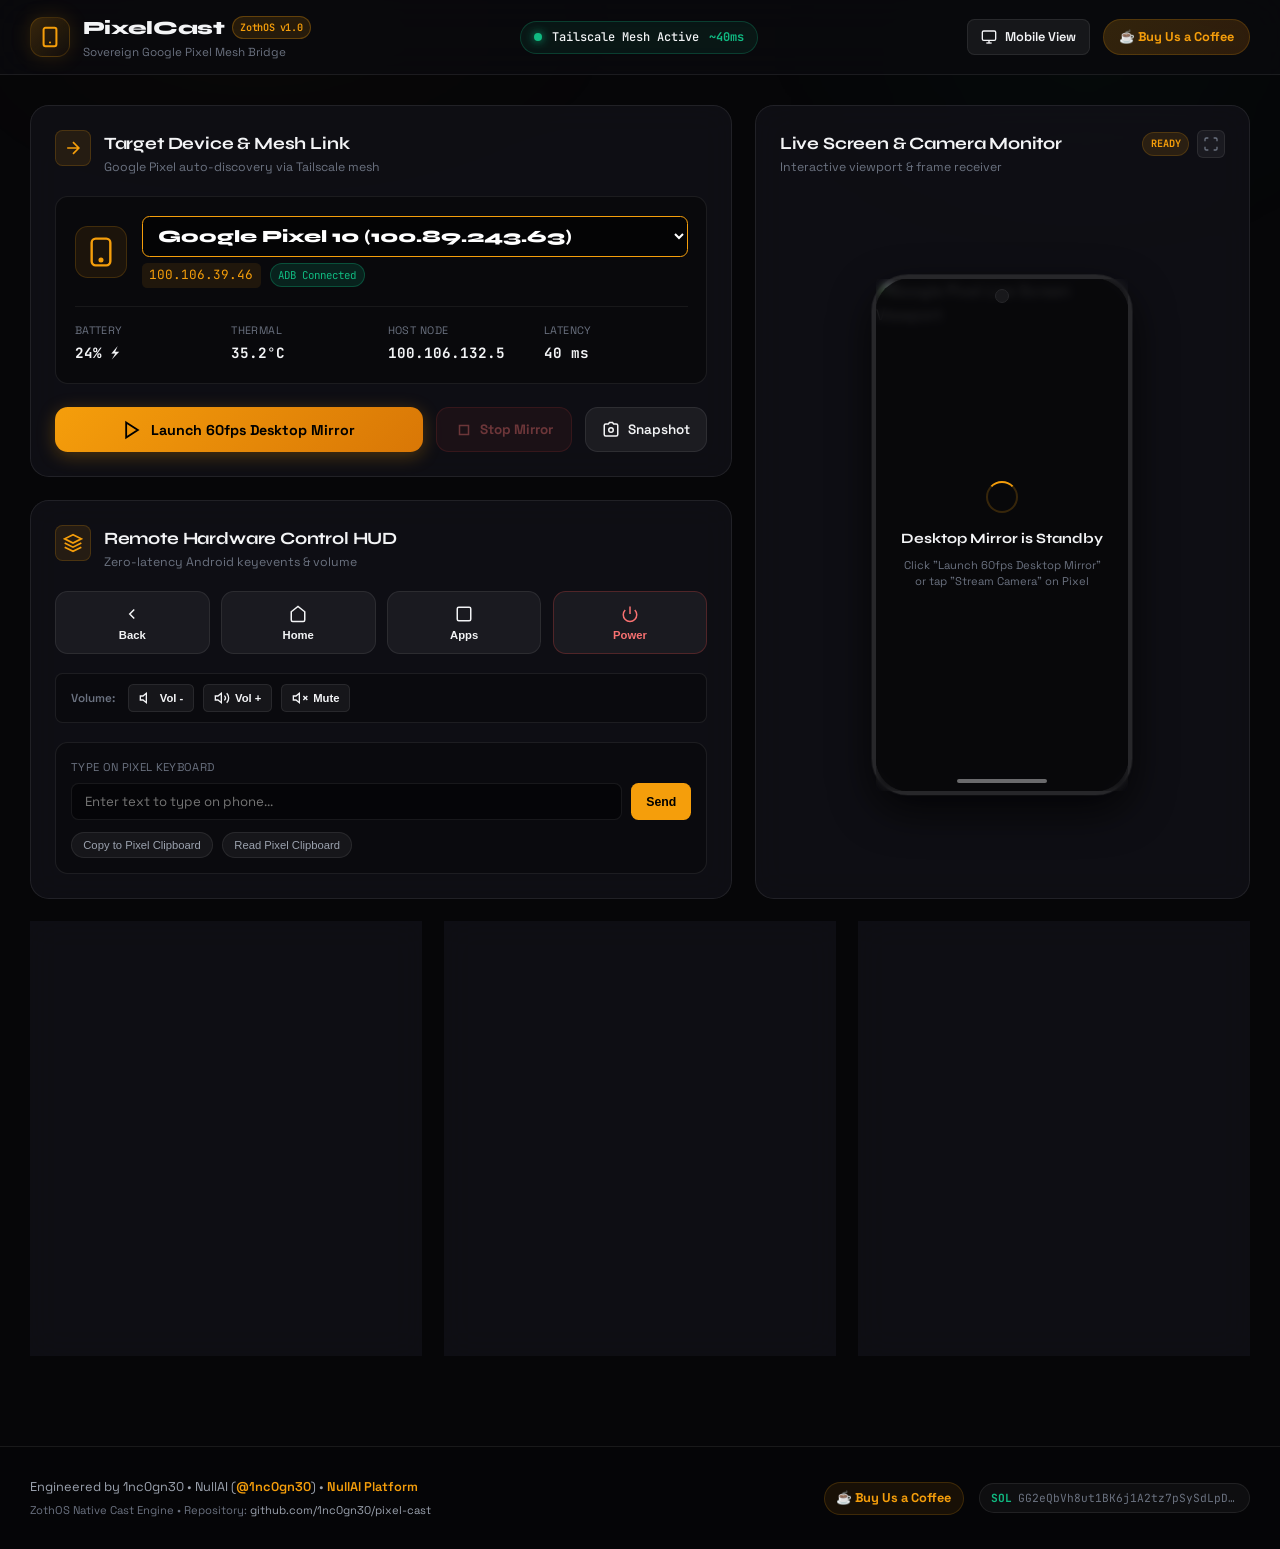
==== public/index.html @ 2ab428db "feat(pixel-cast): ZothOS v3.4 Sovereign Workstation, Electron App, Braille TUI & CLI" ====
<!DOCTYPE html>
<html lang="en">
<head>
  <meta charset="UTF-8">
  <meta name="viewport" content="width=device-width, initial-scale=1.0">
  <title>PixelCast — Sovereign Google Pixel Screen Mirror & Tailscale Mesh Bridge</title>
  <meta name="description" content="Ultra-low latency Google Pixel screenshare, camera bridge, and sovereign wireless ADB mirroring workstation over Tailscale mesh.">
  <meta name="author" content="1nc0gn30 (@1nc0gn30)">
  
  <!-- OpenGraph & Twitter -->
  <meta property="og:title" content="PixelCast — Sovereign Google Pixel Screen Mirror & Tailscale Mesh Bridge">
  <meta property="og:description" content="Ultra-low latency Google Pixel screenshare, camera bridge, and sovereign wireless ADB mirroring workstation over Tailscale mesh.">
  <meta property="og:type" content="website">
  <meta property="og:url" content="https://nullai.tech/pixel-cast">
  <meta property="og:image" content="https://nullai.tech/assets/pixel-cast-og.jpg">
  <meta name="twitter:card" content="summary_large_image">
  <meta name="twitter:site" content="@1nc0gn30">
  <meta name="twitter:creator" content="@1nc0gn30">
  <meta name="twitter:title" content="PixelCast — Sovereign Google Pixel Screen Mirror">
  <meta name="twitter:description" content="Instant Google Pixel screen mirror and hardware control over Tailscale mesh.">
  <meta name="twitter:image" content="https://nullai.tech/assets/pixel-cast-og.jpg">

  <!-- Fonts & Icons -->
  <link rel="preconnect" href="https://fonts.googleapis.com">
  <link rel="preconnect" href="https://fonts.gstatic.com" crossorigin>
  <link href="https://fonts.googleapis.com/css2?family=JetBrains+Mono:wght@400;500;700&family=Space+Grotesk:wght@400;600;700&family=Syne:wght@700;800;900&display=swap" rel="stylesheet">
  
  <link rel="stylesheet" href="style.css">

  <!-- AEO & SEO Schema.org Graph -->
  <script type="application/ld+json">
  {
    "@context": "https://schema.org",
    "@graph": [
      {
        "@type": "WebApplication",
        "name": "PixelCast Sovereign Bridge",
        "url": "https://nullai.tech/pixel-cast",
        "applicationCategory": "DeveloperApplication",
        "operatingSystem": "Linux, Android",
        "description": "Ultra-low latency Google Pixel screenshare, camera bridge, and sovereign wireless ADB mirroring workstation over Tailscale mesh.",
        "offers": {
          "@type": "Offer",
          "price": "0",
          "priceCurrency": "USD"
        },
        "creator": {
          "@type": "Person",
          "name": "1nc0gn30",
          "alternateName": "1nc0gn30",
          "url": "https://nullai.tech"
        }
      },
      {
        "@type": "FAQPage",
        "mainEntity": [
          {
            "@type": "Question",
            "name": "How does PixelCast connect a Google Pixel over Tailscale?",
            "acceptedAnswer": {
              "@type": "Answer",
              "text": "PixelCast queries the local Tailscale mesh daemon to discover active Android peers such as Pixel 10 Pro. It establishes low-latency TCP/IP ADB tunnels or direct WebSocket media streams without cables or cloud relays."
            }
          },
          {
            "@type": "Question",
            "name": "Is any paid license or third-party cloud required?",
            "acceptedAnswer": {
              "@type": "Answer",
              "text": "Zero cloud dependencies, zero paywalls, and zero telemetry. PixelCast is 100% open-access sovereign software running locally on ZothOS."
            }
          }
        ]
      }
    ]
  }
  </script>
</head>
<body>
  <!-- Ambient Aurora Glow Canvas -->
  <div class="aurora-backdrop" aria-hidden="true"></div>

  <!-- Top Sovereign Header Bar -->
  <header class="top-nav">
    <div class="brand-zone">
      <div class="logo-glyph" aria-hidden="true">
        <svg viewBox="0 0 24 24" width="22" height="22" fill="none" stroke="currentColor" stroke-width="2.2" stroke-linecap="round" stroke-linejoin="round">
          <rect x="5" y="2" width="14" height="20" rx="2" ry="2"></rect>
          <line x1="12" y1="18" x2="12.01" y2="18"></line>
        </svg>
      </div>
      <div class="brand-titles">
        <span class="brand-name">PixelCast <span class="tag-badge">ZothOS v1.0</span></span>
        <span class="brand-sub">Sovereign Google Pixel Mesh Bridge</span>
      </div>
    </div>

    <!-- Live Telemetry Status Pill -->
    <div class="mesh-telemetry-pill">
      <span class="status-indicator-dot online" id="meshLed"></span>
      <span class="telemetry-label" id="meshStatusText">Tailscale Mesh Active</span>
      <span class="telemetry-latency" id="meshPingText">~40ms</span>
    </div>

    <!-- Actions & Support -->
    <div class="nav-actions">
      <a href="/mobile" target="_blank" class="mobile-portal-btn" title="Open Mobile Companion">
        <svg viewBox="0 0 24 24" width="16" height="16" fill="none" stroke="currentColor" stroke-width="2">
          <rect x="2" y="3" width="20" height="14" rx="2" ry="2"></rect>
          <line x1="8" y1="21" x2="16" y2="21"></line>
          <line x1="12" y1="17" x2="12" y2="21"></line>
        </svg>
        <span>Mobile View</span>
      </a>
      <a href="https://buy.stripe.com/3cIfZg27PdKo2D64Ocfw40X" target="_blank" rel="noopener noreferrer" class="coffee-pill-btn">
        <span>☕ Buy Us a Coffee</span>
      </a>
    </div>
  </header>

  <!-- Main Workstation Layout -->
  <main class="workstation-container">
    
    <!-- Bento Grid Section -->
    <div class="bento-grid">

      <!-- CARD 1: Detected Pixel Device & Fast Cast Launch -->
      <section class="bento-card hero-device-card border-beam">
        <div class="card-header">
          <div class="header-icon-box">
            <svg viewBox="0 0 24 24" width="20" height="20" fill="none" stroke="currentColor" stroke-width="2">
              <path d="M5 12h14M12 5l7 7-7 7"></path>
            </svg>
          </div>
          <div>
            <h2 class="card-title">Target Device & Mesh Link</h2>
            <p class="card-desc">Google Pixel auto-discovery via Tailscale mesh</p>
          </div>
        </div>

        <div class="device-hero-spec">
          <div class="device-identity">
            <div class="device-avatar">
              <svg viewBox="0 0 24 24" width="32" height="32" fill="none" stroke="var(--gold-accent)" stroke-width="1.8">
                <rect x="5" y="2" width="14" height="20" rx="3"></rect>
                <circle cx="12" cy="18" r="1"></circle>
              </svg>
            </div>
            <div style="min-width: 0; flex: 1;">
              <div class="device-select-row" style="display: flex; align-items: center; gap: 0.6rem; margin-bottom: 0.35rem; min-width: 0;">
                <select id="deviceSelectDropdown" class="retro-select" style="font-family: 'Syne', sans-serif; font-weight: 800; font-size: clamp(0.85rem, 3.2vw, 1.15rem); max-width: 100%; width: 100%; color: #FFF; background: rgba(0,0,0,0.5); border-color: var(--gold-accent); cursor: pointer;">
                  <option value="100.89.243.63">Google Pixel 10 (100.89.243.63)</option>
                  <option value="100.106.39.46">Google Pixel 10 Pro (100.106.39.46)</option>
                </select>
              </div>
              <div class="device-ip-badge">
                <span class="ts-ip-code" id="deviceIpText">100.106.39.46</span>
                <span class="link-type-badge" id="adbStatusBadge">ADB Connected</span>
              </div>
            </div>
          </div>

          <!-- Battery & Thermal HUD -->
          <div class="battery-thermal-strip">
            <div class="hud-stat-item">
              <span class="hud-label">Battery</span>
              <span class="hud-value" id="hudBatteryVal">24% ⚡</span>
            </div>
            <div class="hud-stat-item">
              <span class="hud-label">Thermal</span>
              <span class="hud-value" id="hudTempVal">35.2°C</span>
            </div>
            <div class="hud-stat-item">
              <span class="hud-label">Host Node</span>
              <span class="hud-value" id="hudHostVal">100.106.132.5</span>
            </div>
            <div class="hud-stat-item">
              <span class="hud-label">Latency</span>
              <span class="hud-value" id="hudPingVal">40 ms</span>
            </div>
          </div>
        </div>

        <!-- 1-Click Launch Button Row -->
        <div class="stream-action-row">
          <button id="btnLaunchScrcpy" class="btn-primary-launch">
            <svg viewBox="0 0 24 24" width="20" height="20" fill="none" stroke="currentColor" stroke-width="2.2">
              <polygon points="5 3 19 12 5 21 5 3"></polygon>
            </svg>
            <span id="launchBtnText">Launch 60fps Desktop Mirror</span>
          </button>
          <button id="btnStopScrcpy" class="btn-secondary-stop" disabled>
            <svg viewBox="0 0 24 24" width="18" height="18" fill="none" stroke="currentColor" stroke-width="2">
              <rect x="6" y="6" width="12" height="12"></rect>
            </svg>
            <span>Stop Mirror</span>
          </button>
          <button id="btnTakeScreenshot" class="btn-glass-icon" title="Take Pixel Screenshot">
            <svg viewBox="0 0 24 24" width="18" height="18" fill="none" stroke="currentColor" stroke-width="2">
              <circle cx="12" cy="12" r="3"></circle>
              <path d="M19 4h-3.5l-1.5-2h-4L8.5 4H5a2 2 0 00-2 2v12a2 2 0 002 2h14a2 2 0 002-2V6a2 2 0 00-2-2z"></path>
            </svg>
            <span>Snapshot</span>
          </button>
        </div>
      </section>

      <!-- CARD 2: Interactive Live Preview & Web Monitor -->
      <section class="bento-card monitor-card">
        <div class="card-header monitor-header">
          <div>
            <h2 class="card-title">Live Screen & Camera Monitor</h2>
            <p class="card-desc">Interactive viewport & frame receiver</p>
          </div>
          <div class="monitor-controls">
            <span class="live-pill" id="livePill">READY</span>
            <button id="btnFullscreenCanvas" class="mini-icon-btn" title="Toggle Fullscreen">
              <svg viewBox="0 0 24 24" width="16" height="16" fill="none" stroke="currentColor" stroke-width="2">
                <path d="M8 3H5a2 2 0 00-2 2v3m18 0V5a2 2 0 00-2-2h-3m0 18h3a2 2 0 002-2v-3M3 16v3a2 2 0 002 2h3"></path>
              </svg>
            </button>
          </div>
        </div>

        <div class="phone-viewport-stage" id="viewportStage">
          <div class="phone-chassis">
            <div class="camera-notch"></div>
            <!-- Canvas or Live Image Frame -->
            <div class="screen-canvas-wrapper" id="canvasWrapper">
              <img id="liveScreenImage" src="/api/screenshot" alt="Google Pixel Live Screen Viewport" class="live-frame-img">
              <div class="stream-overlay-idle" id="streamIdleOverlay">
                <div class="idle-spinner" aria-hidden="true"></div>
                <p class="idle-title">Desktop Mirror is Standby</p>
                <p class="idle-sub">Click "Launch 60fps Desktop Mirror" or tap "Stream Camera" on Pixel</p>
              </div>
            </div>
            <div class="phone-home-indicator"></div>
          </div>
        </div>
      </section>

      <!-- CARD 3: Sovereign Remote Navigation HUD -->
      <section class="bento-card remote-card">
        <div class="card-header">
          <div class="header-icon-box">
            <svg viewBox="0 0 24 24" width="20" height="20" fill="none" stroke="currentColor" stroke-width="2">
              <polygon points="12 2 2 7 12 12 22 7 12 2"></polygon>
              <polyline points="2 17 12 22 22 17"></polyline>
              <polyline points="2 12 12 17 22 12"></polyline>
            </svg>
          </div>
          <div>
            <h2 class="card-title">Remote Hardware Control HUD</h2>
            <p class="card-desc">Zero-latency Android keyevents & volume</p>
          </div>
        </div>

        <!-- Android Nav Key Bar -->
        <div class="hardware-key-pad">
          <button class="hw-btn" data-key="back" title="Back (KeyEvent 4)">
            <svg viewBox="0 0 24 24" width="18" height="18" fill="none" stroke="currentColor" stroke-width="2">
              <polyline points="15 18 9 12 15 6"></polyline>
            </svg>
            <span>Back</span>
          </button>
          <button class="hw-btn" data-key="home" title="Home (KeyEvent 3)">
            <svg viewBox="0 0 24 24" width="18" height="18" fill="none" stroke="currentColor" stroke-width="2">
              <path d="M3 9l9-7 9 7v11a2 2 0 01-2 2H5a2 2 0 01-2-2z"></path>
            </svg>
            <span>Home</span>
          </button>
          <button class="hw-btn" data-key="recents" title="Recents / App Switcher (KeyEvent 187)">
            <svg viewBox="0 0 24 24" width="18" height="18" fill="none" stroke="currentColor" stroke-width="2">
              <rect x="3" y="3" width="18" height="18" rx="2" ry="2"></rect>
            </svg>
            <span>Apps</span>
          </button>
          <button class="hw-btn hw-power-btn" data-key="power" title="Power / Screen Wake (KeyEvent 26)">
            <svg viewBox="0 0 24 24" width="18" height="18" fill="none" stroke="currentColor" stroke-width="2">
              <path d="M18.36 6.64a9 9 0 11-12.73 0M12 2v10"></path>
            </svg>
            <span>Power</span>
          </button>
        </div>

        <!-- Volume Strip -->
        <div class="volume-action-strip">
          <span class="vol-label">Volume:</span>
          <button class="mini-vol-btn" data-key="voldown" title="Volume Down (KeyEvent 25)">
            <svg viewBox="0 0 24 24" width="16" height="16" fill="none" stroke="currentColor" stroke-width="2">
              <polygon points="11 5 6 9 2 9 2 15 6 15 11 19 11 5"></polygon>
            </svg>
            <span>Vol -</span>
          </button>
          <button class="mini-vol-btn" data-key="volup" title="Volume Up (KeyEvent 24)">
            <svg viewBox="0 0 24 24" width="16" height="16" fill="none" stroke="currentColor" stroke-width="2">
              <polygon points="11 5 6 9 2 9 2 15 6 15 11 19 11 5"></polygon>
              <path d="M19.07 4.93a10 10 0 010 14.14M15.54 8.46a5 5 0 010 7.07"></path>
            </svg>
            <span>Vol +</span>
          </button>
          <button class="mini-vol-btn" data-key="mute" title="Mute (KeyEvent 164)">
            <svg viewBox="0 0 24 24" width="16" height="16" fill="none" stroke="currentColor" stroke-width="2">
              <polygon points="11 5 6 9 2 9 2 15 6 15 11 19 11 5"></polygon>
              <line x1="23" y1="9" x2="17" y2="15"></line>
              <line x1="17" y1="9" x2="23" y2="15"></line>
            </svg>
            <span>Mute</span>
          </button>
        </div>

        <!-- Fast Keyboard Text Typer & Clipboard -->
        <div class="typer-bridge-box">
          <label for="typerInput" class="box-sublabel">Type on Pixel Keyboard</label>
          <div class="typer-input-row">
            <input type="text" id="typerInput" placeholder="Enter text to type on phone..." class="retro-input">
            <button id="btnSendText" class="btn-accent-sm">Send</button>
          </div>
          <div class="clipboard-sync-row">
            <button id="btnPushClipboard" class="pill-action-btn">Copy to Pixel Clipboard</button>
            <button id="btnPullClipboard" class="pill-action-btn">Read Pixel Clipboard</button>
          </div>
        </div>
      </section>

      <!-- CARD 4: Instant QR Code & Mobile Connection -->
      <section class="bento-card qr-card">
        <div class="card-header">
          <div class="header-icon-box">
            <svg viewBox="0 0 24 24" width="20" height="20" fill="none" stroke="currentColor" stroke-width="2">
              <rect x="3" y="3" width="7" height="7"></rect>
              <rect x="14" y="3" width="7" height="7"></rect>
              <rect x="14" y="14" width="7" height="7"></rect>
              <rect x="3" y="14" width="7" height="7"></rect>
            </svg>
          </div>
          <div>
            <h2 class="card-title">Pixel 1-Tap QR Connect</h2>
            <p class="card-desc">Scan with Google Pixel camera on Tailscale</p>
          </div>
        </div>

        <div class="qr-content-wrapper">
          <div class="qr-frame">
            <img id="qrCodeImg" src="/api/qr" alt="QR Code to connect Google Pixel over Tailscale" class="qr-matrix-img">
          </div>
          <div class="qr-meta-box">
            <div class="qr-url-row">
              <span class="url-code" id="mobileCastUrl">http://100.106.132.5:8148/mobile</span>
              <button id="btnCopyUrl" class="copy-url-btn" title="Copy Mobile URL">Copy</button>
            </div>
            <p class="qr-instruction">
              Connected to Tailscale on your Pixel? Open camera, point at the code, and tap to launch instant camera casting or file drop.
            </p>
          </div>
        </div>
      </section>

      <!-- CARD 5: Scrcpy Stream Preferences & Tuners -->
      <section class="bento-card prefs-card">
        <div class="card-header">
          <div class="header-icon-box">
            <svg viewBox="0 0 24 24" width="20" height="20" fill="none" stroke="currentColor" stroke-width="2">
              <circle cx="12" cy="12" r="3"></circle>
              <path d="M19.4 15a1.65 1.65 0 00.33 1.82l.06.06a2 2 0 010 2.83 2 2 0 01-2.83 0l-.06-.06a1.65 1.65 0 00-1.82-.33 1.65 1.65 0 00-1 1.51V21a2 2 0 01-2 2 2 2 0 01-2-2v-.09A1.65 1.65 0 009 19.4a1.65 1.65 0 00-1.82.33l-.06.06a2 2 0 01-2.83 0 2 2 0 010-2.83l.06-.06a1.65 1.65 0 00.33-1.82 1.65 1.65 0 00-1.51-1H3a2 2 0 01-2-2 2 2 0 012-2h.09A1.65 1.65 0 004.6 9a1.65 1.65 0 00-.33-1.82l-.06-.06a2 2 0 010-2.83 2 2 0 012.83 0l.06.06a1.65 1.65 0 001.82.33H9a1.65 1.65 0 001-1.51V3a2 2 0 012-2 2 2 0 012 2v.09a1.65 1.65 0 001 1.51 1.65 1.65 0 001.82-.33l.06-.06a2 2 0 012.83 0 2 2 0 010 2.83l-.06.06a1.65 1.65 0 00-.33 1.82V9a1.65 1.65 0 001.51 1H21a2 2 0 012 2 2 2 0 01-2 2h-.09a1.65 1.65 0 00-1.51 1z"></path>
            </svg>
          </div>
          <div>
            <h2 class="card-title">Stream Configuration</h2>
            <p class="card-desc">Hardware encoding, bitrate & thermal limits</p>
          </div>
        </div>

        <div class="prefs-form-grid">
          <div class="pref-field">
            <label for="prefResolution">Max Resolution</label>
            <select id="prefResolution" class="retro-select">
              <option value="1080" selected>1080p Full HD (Crisp)</option>
              <option value="1440">1440p Quad HD (Ultra)</option>
              <option value="720">720p HD (Low Bandwidth)</option>
            </select>
          </div>

          <div class="pref-field">
            <label for="prefBitrate">Video Bitrate</label>
            <select id="prefBitrate" class="retro-select">
              <option value="8M" selected>8 Mbps (Standard)</option>
              <option value="16M">16 Mbps (Master Quality)</option>
              <option value="4M">4 Mbps (Conserve Mesh)</option>
              <option value="2M">2 Mbps (High Latency)</option>
            </select>
          </div>

          <div class="pref-field">
            <label for="prefFps">Max Framerate</label>
            <select id="prefFps" class="retro-select">
              <option value="60" selected>60 FPS (Silky Smooth)</option>
              <option value="30">30 FPS (Power Saver)</option>
            </select>
          </div>

          <div class="pref-toggles-list">
            <label class="toggle-control">
              <input type="checkbox" id="prefAudio" checked>
              <span class="toggle-slider"></span>
              <span class="toggle-text">Audio Forwarding (Opus)</span>
            </label>
            <label class="toggle-control">
              <input type="checkbox" id="prefScreenOff">
              <span class="toggle-slider"></span>
              <span class="toggle-text">Turn Phone Screen Off (Cooling)</span>
            </label>
            <label class="toggle-control">
              <input type="checkbox" id="prefRecord">
              <span class="toggle-slider"></span>
              <span class="toggle-text">Record Session to MP4</span>
            </label>
          </div>
        </div>
      </section>

      <!-- CARD 6: Wireless Debugging & Pairing Helper -->
      <section class="bento-card pairing-card">
        <div class="card-header">
          <div class="header-icon-box">
            <svg viewBox="0 0 24 24" width="20" height="20" fill="none" stroke="currentColor" stroke-width="2">
              <path d="M10 13a5 5 0 007.54.54l3-3a5 5 0 00-7.07-7.07l-1.72 1.71"></path>
              <path d="M14 11a5 5 0 00-7.54-.54l-3 3a5 5 0 007.07 7.07l1.71-1.71"></path>
            </svg>
          </div>
          <div>
            <h2 class="card-title">Wireless ADB Pairing Helper</h2>
            <p class="card-desc">Android 11+ Developer Options 6-digit pair</p>
          </div>
        </div>

        <div class="pairing-box">
          <p class="pairing-sub">Need to pair with Android's "Pair device with pairing code"?</p>
          <div class="pair-inputs-row">
            <input type="number" id="pairPortInput" placeholder="Pair Port (e.g. 41235)" class="retro-input-sm">
            <input type="text" id="pairCodeInput" placeholder="6-digit code" class="retro-input-sm">
            <button id="btnPairSubmit" class="btn-gold-sm">Pair</button>
          </div>
          <div class="pair-tools-row">
            <button id="btnScanPorts" class="pill-action-btn">Scan Open ADB Ports</button>
            <button id="btnReconnectAdb" class="pill-action-btn">Reconnect :5555</button>
          </div>
          <div id="pairResultMsg" class="pair-result-text"></div>
        </div>
      </section>

    </div>
  </main>

  <!-- High-Craft Footer Attribution & Support -->
  <footer class="sovereign-footer">
    <div class="footer-inner">
      <div class="attribution-block">
        <p class="attr-text">Engineered by 1nc0gn30 • NullAI (<a href="https://github.com/1nc0gn30" target="_blank" rel="noopener noreferrer">@1nc0gn30</a>) • <a href="https://nullai.tech" target="_blank" rel="noopener noreferrer">NullAI Platform</a></p>
        <p class="attr-sub">ZothOS Native Cast Engine • Repository: <a href="https://github.com/1nc0gn30/pixel-cast" target="_blank" rel="noopener noreferrer">github.com/1nc0gn30/pixel-cast</a></p>
      </div>

      <div class="support-block">
        <a href="https://buy.stripe.com/3cIfZg27PdKo2D64Ocfw40X" target="_blank" rel="noopener noreferrer" class="coffee-link">
          ☕ Buy Us a Coffee
        </a>
        <div class="solana-tip-chip" title="Click to copy Solana Tip Address">
          <span class="sol-badge">SOL</span>
          <span class="sol-addr" id="solTipAddr">GG2eQbVh8ut1BK6j1A2tz7pSySdLpD38BgyEhGcxdXoK</span>
        </div>
      </div>
    </div>
  </footer>

  <script src="app.js"></script>
  <script src="/assets/sovereign-upgrade.js" defer></script>
</body>
</html>
---- public/style.css ----
/* ==========================================================================
   PixelCast — Avant-Garde Sovereign Design System
   Engineered by 1nc0gn30 (@1nc0gn30) • NullAI Platform
   ========================================================================== */

:root {
  --bg-deep: #060608;
  --bg-surface: #0E0E12;
  --bg-surface-glass: rgba(18, 18, 26, 0.72);
  --border-subtle: rgba(255, 255, 255, 0.08);
  --border-glass: rgba(245, 158, 11, 0.18);
  --border-focus: rgba(245, 158, 11, 0.45);
  
  --gold-accent: #F59E0B;
  --gold-dim: #D97706;
  --gold-glow: rgba(245, 158, 11, 0.28);
  --green-online: #10B981;
  --green-glow: rgba(16, 185, 129, 0.35);
  --red-accent: #EF4444;

  --text-primary: #F3F4F6;
  --text-secondary: #9CA3AF;
  --text-muted: #6B7280;

  --font-display: 'Syne', -apple-system, sans-serif;
  --font-sans: 'Space Grotesk', -apple-system, sans-serif;
  --font-mono: 'JetBrains Mono', monospace;

  --radius-lg: 1.25rem;
  --radius-md: 0.85rem;
  --radius-sm: 0.5rem;
}

*, *::before, *::after {
  box-sizing: border-box;
  margin: 0;
  padding: 0;
}

html, body {
  background-color: var(--bg-deep);
  color: var(--text-primary);
  font-family: var(--font-sans);
  font-size: 15px;
  line-height: 1.6;
  min-height: 100vh;
  overflow-x: hidden;
  position: relative;
}

/* Aurora Backdrop */
.aurora-backdrop {
  position: fixed;
  top: 0;
  left: 0;
  right: 0;
  height: 600px;
  background: 
    radial-gradient(ellipse 50% 40% at 20% -10%, rgba(245, 158, 11, 0.08) 0%, transparent 70%),
    radial-gradient(ellipse 40% 30% at 85% 10%, rgba(16, 185, 129, 0.05) 0%, transparent 60%);
  filter: blur(80px);
  pointer-events: none;
  z-index: 0;
}

/* ==========================================================================
   Header & Navigation
   ========================================================================== */

.top-nav {
  position: sticky;
  top: 0;
  z-index: 100;
  display: flex;
  align-items: center;
  justify-content: space-between;
  padding: 0.85rem 2rem;
  background: rgba(10, 10, 14, 0.82);
  backdrop-filter: blur(20px);
  border-bottom: 1px solid var(--border-subtle);
  gap: 1.5rem;
}

.brand-zone {
  display: flex;
  align-items: center;
  gap: 0.85rem;
}

.logo-glyph {
  width: 40px;
  height: 40px;
  border-radius: var(--radius-md);
  background: linear-gradient(135deg, rgba(245, 158, 11, 0.2), rgba(245, 158, 11, 0.04));
  border: 1px solid var(--border-glass);
  display: flex;
  align-items: center;
  justify-content: center;
  color: var(--gold-accent);
  box-shadow: 0 0 20px rgba(245, 158, 11, 0.15);
}

.brand-titles {
  display: flex;
  flex-direction: column;
}

.brand-name {
  font-family: var(--font-display);
  font-weight: 800;
  font-size: 1.25rem;
  letter-spacing: -0.02em;
  display: flex;
  align-items: center;
  gap: 0.5rem;
}

.tag-badge {
  font-family: var(--font-mono);
  font-size: 0.68rem;
  font-weight: 600;
  padding: 0.15rem 0.5rem;
  border-radius: 999px;
  background: rgba(245, 158, 11, 0.12);
  color: var(--gold-accent);
  border: 1px solid rgba(245, 158, 11, 0.3);
}

.brand-sub {
  font-size: 0.78rem;
  color: var(--text-muted);
}

/* Mesh Telemetry Pill */
.mesh-telemetry-pill {
  display: flex;
  align-items: center;
  gap: 0.65rem;
  background: rgba(16, 185, 129, 0.08);
  border: 1px solid rgba(16, 185, 129, 0.25);
  padding: 0.4rem 0.9rem;
  border-radius: 999px;
  font-family: var(--font-mono);
  font-size: 0.8rem;
}

.status-indicator-dot {
  width: 8px;
  height: 8px;
  border-radius: 50%;
  background: var(--green-online);
  box-shadow: 0 0 10px var(--green-online);
}

.telemetry-label {
  color: var(--text-primary);
  font-weight: 500;
}

.telemetry-latency {
  color: var(--green-online);
  font-weight: 700;
}

.nav-actions {
  display: flex;
  align-items: center;
  gap: 0.85rem;
}

.mobile-portal-btn {
  display: inline-flex;
  align-items: center;
  gap: 0.5rem;
  background: rgba(255, 255, 255, 0.06);
  border: 1px solid var(--border-subtle);
  color: var(--text-primary);
  text-decoration: none;
  font-size: 0.85rem;
  font-weight: 600;
  padding: 0.45rem 0.9rem;
  border-radius: var(--radius-sm);
  transition: all 0.2s ease;
}

.mobile-portal-btn:hover {
  background: rgba(255, 255, 255, 0.12);
  border-color: rgba(255, 255, 255, 0.2);
}

.coffee-pill-btn {
  display: inline-flex;
  align-items: center;
  gap: 0.4rem;
  background: linear-gradient(135deg, rgba(245, 158, 11, 0.18), rgba(217, 119, 6, 0.18));
  border: 1px solid var(--border-glass);
  color: var(--gold-accent);
  text-decoration: none;
  font-weight: 700;
  font-size: 0.85rem;
  padding: 0.45rem 1rem;
  border-radius: 999px;
  transition: all 0.2s ease;
}

.coffee-pill-btn:hover {
  background: linear-gradient(135deg, rgba(245, 158, 11, 0.3), rgba(217, 119, 6, 0.3));
  box-shadow: 0 0 16px var(--gold-glow);
}

/* ==========================================================================
   Main Workstation & Bento Grid
   ========================================================================== */

.workstation-container {
  max-width: 1440px;
  margin: 0 auto;
  padding: 2rem;
  position: relative;
  z-index: 1;
}

.bento-grid {
  display: grid;
  grid-template-columns: repeat(12, 1fr);
  gap: 1.5rem;
}

.bento-card {
  background: var(--bg-surface-glass);
  border: 1px solid var(--border-subtle);
  border-radius: var(--radius-lg);
  padding: 1.6rem;
  backdrop-filter: blur(16px);
  position: relative;
  overflow: hidden;
  transition: border-color 0.25s ease, box-shadow 0.25s ease;
}

.bento-card:hover {
  border-color: var(--border-glass);
}

/* Card Header */
.card-header {
  display: flex;
  align-items: flex-start;
  gap: 0.85rem;
  margin-bottom: 1.25rem;
}

.header-icon-box {
  width: 36px;
  height: 36px;
  border-radius: var(--radius-sm);
  background: rgba(245, 158, 11, 0.1);
  border: 1px solid var(--border-glass);
  display: flex;
  align-items: center;
  justify-content: center;
  color: var(--gold-accent);
  flex-shrink: 0;
}

.card-title {
  font-family: var(--font-display);
  font-weight: 700;
  font-size: 1.15rem;
  letter-spacing: -0.01em;
  color: var(--text-primary);
}

.card-desc {
  font-size: 0.82rem;
  color: var(--text-muted);
}

/* Grid Spans */
.hero-device-card {
  grid-column: span 7;
}

.monitor-card {
  grid-column: span 5;
  grid-row: span 2;
  display: flex;
  flex-direction: column;
}

.remote-card {
  grid-column: span 7;
}

.qr-card {
  grid-column: span 4;
}

.prefs-card {
  grid-column: span 4;
}

.pairing-card {
  grid-column: span 4;
}

/* ==========================================================================
   Card 1: Device Hero & Launch
   ========================================================================== */

.device-hero-spec {
  background: rgba(0, 0, 0, 0.35);
  border: 1px solid var(--border-subtle);
  border-radius: var(--radius-md);
  padding: 1.25rem;
  margin-bottom: 1.5rem;
}

.device-identity {
  display: flex;
  align-items: center;
  gap: 1rem;
  margin-bottom: 1.25rem;
}

.device-avatar {
  width: 52px;
  height: 52px;
  border-radius: var(--radius-md);
  background: rgba(245, 158, 11, 0.08);
  border: 1px solid var(--border-glass);
  display: flex;
  align-items: center;
  justify-content: center;
}

.device-model-name {
  font-family: var(--font-display);
  font-weight: 800;
  font-size: 1.35rem;
  color: #FFFFFF;
}

.device-ip-badge {
  display: flex;
  align-items: center;
  gap: 0.6rem;
  margin-top: 0.25rem;
}

.ts-ip-code {
  font-family: var(--font-mono);
  font-size: 0.85rem;
  color: var(--gold-accent);
  background: rgba(245, 158, 11, 0.1);
  padding: 0.15rem 0.5rem;
  border-radius: 0.35rem;
}

.link-type-badge {
  font-size: 0.72rem;
  font-family: var(--font-mono);
  background: rgba(16, 185, 129, 0.15);
  color: var(--green-online);
  border: 1px solid rgba(16, 185, 129, 0.3);
  padding: 0.15rem 0.5rem;
  border-radius: 999px;
}

.battery-thermal-strip {
  display: grid;
  grid-template-columns: repeat(4, 1fr);
  gap: 0.85rem;
  padding-top: 1rem;
  border-top: 1px solid rgba(255, 255, 255, 0.06);
}

.hud-stat-item {
  display: flex;
  flex-direction: column;
}

.hud-label {
  font-size: 0.72rem;
  color: var(--text-muted);
  text-transform: uppercase;
  letter-spacing: 0.04em;
}

.hud-value {
  font-family: var(--font-mono);
  font-size: 0.95rem;
  font-weight: 700;
  color: var(--text-primary);
  margin-top: 0.15rem;
}

.stream-action-row {
  display: flex;
  align-items: center;
  gap: 0.85rem;
  flex-wrap: wrap;
}

.btn-primary-launch {
  flex: 1;
  min-width: 220px;
  background: linear-gradient(135deg, #F59E0B, #D97706);
  color: #000;
  font-family: var(--font-sans);
  font-weight: 700;
  font-size: 0.95rem;
  padding: 0.85rem 1.4rem;
  border: none;
  border-radius: var(--radius-md);
  cursor: pointer;
  display: inline-flex;
  align-items: center;
  justify-content: center;
  gap: 0.6rem;
  box-shadow: 0 4px 18px var(--gold-glow);
  transition: all 0.2s ease;
}

.btn-primary-launch:hover {
  transform: translateY(-1px);
  box-shadow: 0 6px 24px rgba(245, 158, 11, 0.45);
}

.btn-secondary-stop {
  background: rgba(239, 68, 68, 0.15);
  border: 1px solid rgba(239, 68, 68, 0.35);
  color: #F87171;
  font-family: var(--font-sans);
  font-weight: 700;
  font-size: 0.9rem;
  padding: 0.85rem 1.2rem;
  border-radius: var(--radius-md);
  cursor: pointer;
  display: inline-flex;
  align-items: center;
  gap: 0.5rem;
  transition: all 0.2s ease;
}

.btn-secondary-stop:hover:not(:disabled) {
  background: rgba(239, 68, 68, 0.25);
}

.btn-secondary-stop:disabled {
  opacity: 0.4;
  cursor: not-allowed;
}

.btn-glass-icon {
  background: rgba(255, 255, 255, 0.06);
  border: 1px solid var(--border-subtle);
  color: var(--text-primary);
  font-family: var(--font-sans);
  font-weight: 600;
  font-size: 0.9rem;
  padding: 0.85rem 1.1rem;
  border-radius: var(--radius-md);
  cursor: pointer;
  display: inline-flex;
  align-items: center;
  gap: 0.5rem;
  transition: all 0.2s ease;
}

.btn-glass-icon:hover {
  background: rgba(255, 255, 255, 0.12);
  border-color: rgba(255, 255, 255, 0.25);
}

/* ==========================================================================
   Card 2: Phone Chassis & Viewport Monitor
   ========================================================================== */

.monitor-header {
  justify-content: space-between;
}

.monitor-controls {
  display: flex;
  align-items: center;
  gap: 0.5rem;
}

.live-pill {
  font-family: var(--font-mono);
  font-size: 0.68rem;
  font-weight: 700;
  padding: 0.2rem 0.5rem;
  border-radius: 999px;
  background: rgba(245, 158, 11, 0.12);
  color: var(--gold-accent);
  border: 1px solid var(--border-glass);
}

.live-pill.active {
  background: rgba(16, 185, 129, 0.15);
  color: var(--green-online);
  border-color: rgba(16, 185, 129, 0.35);
}

.mini-icon-btn {
  background: rgba(255, 255, 255, 0.05);
  border: 1px solid var(--border-subtle);
  color: var(--text-muted);
  width: 28px;
  height: 28px;
  border-radius: 0.4rem;
  display: flex;
  align-items: center;
  justify-content: center;
  cursor: pointer;
}

.phone-viewport-stage {
  flex: 1;
  display: flex;
  align-items: center;
  justify-content: center;
  padding: 1rem 0;
}

.phone-chassis {
  width: 260px;
  height: 520px;
  background: #000000;
  border-radius: 36px;
  border: 4px solid #27272A;
  box-shadow: 0 16px 40px rgba(0, 0, 0, 0.7), 0 0 0 1px rgba(255, 255, 255, 0.08);
  position: relative;
  display: flex;
  flex-direction: column;
  overflow: hidden;
}

.camera-notch {
  width: 14px;
  height: 14px;
  border-radius: 50%;
  background: #18181B;
  position: absolute;
  top: 10px;
  left: 50%;
  transform: translateX(-50%);
  z-index: 10;
  border: 1.5px solid #27272A;
}

.screen-canvas-wrapper {
  flex: 1;
  position: relative;
  overflow: hidden;
  background: #09090B;
  display: flex;
  align-items: center;
  justify-content: center;
}

.live-frame-img {
  width: 100%;
  height: 100%;
  object-fit: contain;
  display: block;
}

.stream-overlay-idle {
  position: absolute;
  inset: 0;
  background: rgba(9, 9, 11, 0.85);
  backdrop-filter: blur(4px);
  display: flex;
  flex-direction: column;
  align-items: center;
  justify-content: center;
  padding: 1.5rem;
  text-align: center;
  gap: 0.5rem;
  transition: opacity 0.3s ease;
}

.stream-overlay-idle.hidden {
  opacity: 0;
  pointer-events: none;
}

.idle-spinner {
  width: 32px;
  height: 32px;
  border: 2px solid rgba(245, 158, 11, 0.2);
  border-top-color: var(--gold-accent);
  border-radius: 50%;
  animation: spin 1s linear infinite;
  margin-bottom: 0.5rem;
}

@keyframes spin {
  to { transform: rotate(360deg); }
}

.idle-title {
  font-family: var(--font-display);
  font-weight: 700;
  font-size: 0.95rem;
  color: var(--text-primary);
}

.idle-sub {
  font-size: 0.75rem;
  color: var(--text-muted);
  line-height: 1.4;
}

.phone-home-indicator {
  width: 90px;
  height: 4px;
  background: rgba(255, 255, 255, 0.4);
  border-radius: 999px;
  position: absolute;
  bottom: 8px;
  left: 50%;
  transform: translateX(-50%);
  z-index: 10;
}

/* ==========================================================================
   Card 3: Remote Hardware Navigation HUD
   ========================================================================== */

.hardware-key-pad {
  display: grid;
  grid-template-columns: repeat(4, 1fr);
  gap: 0.75rem;
  margin-bottom: 1.25rem;
}

.hw-btn {
  background: rgba(255, 255, 255, 0.05);
  border: 1px solid var(--border-subtle);
  border-radius: var(--radius-md);
  padding: 0.85rem 0.5rem;
  color: var(--text-primary);
  display: flex;
  flex-direction: column;
  align-items: center;
  gap: 0.4rem;
  cursor: pointer;
  transition: all 0.15s ease;
  font-size: 0.75rem;
  font-weight: 600;
}

.hw-btn:hover {
  background: rgba(255, 255, 255, 0.1);
  border-color: rgba(255, 255, 255, 0.2);
  transform: translateY(-1px);
}

.hw-btn:active {
  transform: translateY(1px);
  background: rgba(245, 158, 11, 0.15);
}

.hw-power-btn {
  color: #F87171;
  border-color: rgba(239, 68, 68, 0.25);
}

.hw-power-btn:hover {
  background: rgba(239, 68, 68, 0.15);
  border-color: rgba(239, 68, 68, 0.4);
}

.volume-action-strip {
  display: flex;
  align-items: center;
  gap: 0.6rem;
  padding: 0.65rem 1rem;
  background: rgba(0, 0, 0, 0.25);
  border: 1px solid var(--border-subtle);
  border-radius: var(--radius-sm);
  margin-bottom: 1.25rem;
}

.vol-label {
  font-size: 0.78rem;
  color: var(--text-muted);
  font-weight: 600;
  margin-right: 0.25rem;
}

.mini-vol-btn {
  background: rgba(255, 255, 255, 0.05);
  border: 1px solid var(--border-subtle);
  color: var(--text-primary);
  border-radius: 0.35rem;
  padding: 0.35rem 0.65rem;
  font-size: 0.75rem;
  font-weight: 600;
  display: inline-flex;
  align-items: center;
  gap: 0.35rem;
  cursor: pointer;
}

.mini-vol-btn:hover {
  background: rgba(255, 255, 255, 0.12);
}

.typer-bridge-box {
  background: rgba(0, 0, 0, 0.25);
  border: 1px solid var(--border-subtle);
  border-radius: var(--radius-md);
  padding: 1rem;
}

.box-sublabel {
  display: block;
  font-size: 0.75rem;
  color: var(--text-muted);
  text-transform: uppercase;
  letter-spacing: 0.03em;
  margin-bottom: 0.5rem;
}

.typer-input-row {
  display: flex;
  gap: 0.6rem;
  margin-bottom: 0.75rem;
}

.retro-input {
  flex: 1;
  background: rgba(0, 0, 0, 0.4);
  border: 1px solid var(--border-subtle);
  border-radius: var(--radius-sm);
  padding: 0.6rem 0.85rem;
  color: #FFF;
  font-family: inherit;
  font-size: 0.88rem;
}

.retro-input:focus {
  outline: none;
  border-color: var(--gold-accent);
}

.btn-accent-sm {
  background: var(--gold-accent);
  color: #000;
  font-weight: 700;
  font-size: 0.82rem;
  padding: 0.6rem 1rem;
  border: none;
  border-radius: var(--radius-sm);
  cursor: pointer;
}

.clipboard-sync-row {
  display: flex;
  gap: 0.6rem;
}

.pill-action-btn {
  background: rgba(255, 255, 255, 0.05);
  border: 1px solid var(--border-subtle);
  color: var(--text-secondary);
  font-size: 0.75rem;
  padding: 0.4rem 0.75rem;
  border-radius: 999px;
  cursor: pointer;
  transition: all 0.15s ease;
}

.pill-action-btn:hover {
  color: var(--text-primary);
  background: rgba(255, 255, 255, 0.1);
}

/* ==========================================================================
   Card 4: QR Code & Mobile URL
   ========================================================================== */

.qr-content-wrapper {
  display: flex;
  flex-direction: column;
  align-items: center;
  gap: 1.25rem;
}

.qr-frame {
  width: 160px;
  height: 160px;
  background: #FFFFFF;
  border-radius: var(--radius-md);
  padding: 8px;
  box-shadow: 0 8px 24px rgba(0, 0, 0, 0.4);
}

.qr-matrix-img {
  width: 100%;
  height: 100%;
  display: block;
}

.qr-meta-box {
  width: 100%;
  display: flex;
  flex-direction: column;
  gap: 0.6rem;
}

.qr-url-row {
  display: flex;
  align-items: center;
  gap: 0.5rem;
  background: rgba(0, 0, 0, 0.4);
  border: 1px solid var(--border-subtle);
  border-radius: var(--radius-sm);
  padding: 0.4rem 0.6rem;
}

.url-code {
  flex: 1;
  font-family: var(--font-mono);
  font-size: 0.75rem;
  color: var(--gold-accent);
  white-space: nowrap;
  overflow: hidden;
  text-overflow: ellipsis;
}

.copy-url-btn {
  background: rgba(255, 255, 255, 0.1);
  border: none;
  color: var(--text-primary);
  font-size: 0.7rem;
  font-weight: 600;
  padding: 0.25rem 0.5rem;
  border-radius: 0.25rem;
  cursor: pointer;
}

.copy-url-btn:hover {
  background: rgba(255, 255, 255, 0.2);
}

.qr-instruction {
  font-size: 0.78rem;
  color: var(--text-muted);
  line-height: 1.4;
  text-align: center;
}

/* ==========================================================================
   Card 5: Stream Preferences
   ========================================================================== */

.prefs-form-grid {
  display: flex;
  flex-direction: column;
  gap: 0.85rem;
}

.pref-field {
  display: flex;
  flex-direction: column;
  gap: 0.35rem;
}

.pref-field label {
  font-size: 0.75rem;
  color: var(--text-muted);
  text-transform: uppercase;
  letter-spacing: 0.03em;
}

.retro-select {
  background: rgba(0, 0, 0, 0.4);
  border: 1px solid var(--border-subtle);
  color: var(--text-primary);
  font-family: inherit;
  font-size: 0.85rem;
  padding: 0.55rem 0.75rem;
  border-radius: var(--radius-sm);
}

.pref-toggles-list {
  display: flex;
  flex-direction: column;
  gap: 0.65rem;
  margin-top: 0.4rem;
  padding-top: 0.85rem;
  border-top: 1px solid rgba(255, 255, 255, 0.06);
}

.toggle-control {
  display: flex;
  align-items: center;
  gap: 0.65rem;
  cursor: pointer;
}

.toggle-control input[type="checkbox"] {
  accent-color: var(--gold-accent);
  width: 16px;
  height: 16px;
}

.toggle-text {
  font-size: 0.82rem;
  color: var(--text-secondary);
}

/* ==========================================================================
   Card 6: Pairing Helper
   ========================================================================== */

.pairing-box {
  display: flex;
  flex-direction: column;
  gap: 0.85rem;
}

.pairing-sub {
  font-size: 0.8rem;
  color: var(--text-muted);
}

.pair-inputs-row {
  display: flex;
  gap: 0.5rem;
}

.retro-input-sm {
  flex: 1;
  background: rgba(0, 0, 0, 0.4);
  border: 1px solid var(--border-subtle);
  border-radius: var(--radius-sm);
  padding: 0.5rem 0.65rem;
  color: #FFF;
  font-family: var(--font-mono);
  font-size: 0.8rem;
}

.btn-gold-sm {
  background: var(--gold-accent);
  color: #000;
  font-weight: 700;
  font-size: 0.8rem;
  padding: 0.5rem 0.85rem;
  border: none;
  border-radius: var(--radius-sm);
  cursor: pointer;
}

.pair-tools-row {
  display: flex;
  gap: 0.5rem;
}

.pair-result-text {
  font-family: var(--font-mono);
  font-size: 0.75rem;
  color: var(--gold-accent);
  min-height: 1.2rem;
}

/* ==========================================================================
   Footer
   ========================================================================== */

.sovereign-footer {
  margin-top: 4rem;
  border-top: 1px solid var(--border-subtle);
  background: rgba(6, 6, 8, 0.9);
  padding: 2rem;
  position: relative;
  z-index: 1;
}

.footer-inner {
  max-width: 1440px;
  margin: 0 auto;
  display: flex;
  align-items: center;
  justify-content: space-between;
  flex-wrap: wrap;
  gap: 1.5rem;
}

.attr-text {
  font-size: 0.85rem;
  color: var(--text-secondary);
}

.attr-text a {
  color: var(--gold-accent);
  text-decoration: none;
  font-weight: 600;
}

.attr-sub {
  font-size: 0.75rem;
  color: var(--text-muted);
  margin-top: 0.25rem;
}

.attr-sub a {
  color: var(--text-secondary);
  text-decoration: none;
}

.support-block {
  display: flex;
  align-items: center;
  gap: 1rem;
  flex-wrap: wrap;
}

.coffee-link {
  color: var(--gold-accent);
  font-weight: 700;
  font-size: 0.85rem;
  text-decoration: none;
  padding: 0.35rem 0.75rem;
  border-radius: 999px;
  border: 1px solid var(--border-glass);
  background: rgba(245, 158, 11, 0.08);
}

.solana-tip-chip {
  display: inline-flex;
  align-items: center;
  gap: 0.4rem;
  background: rgba(255, 255, 255, 0.04);
  border: 1px solid var(--border-subtle);
  border-radius: 999px;
  padding: 0.35rem 0.75rem;
  font-family: var(--font-mono);
  font-size: 0.75rem;
  cursor: pointer;
}

.sol-badge {
  color: #10B981;
  font-weight: 700;
}

.sol-addr {
  color: var(--text-muted);
  max-width: 220px;
  overflow: hidden;
  text-overflow: ellipsis;
  white-space: nowrap;
}

/* ==========================================================================
   Triple-Viewport Responsiveness
   ========================================================================== */

/* Tablet (768px - 1024px) */
@media (max-width: 1024px) {
  .hero-device-card { grid-column: span 12; }
  .monitor-card { grid-column: span 12; grid-row: auto; }
  .remote-card { grid-column: span 12; }
  .qr-card { grid-column: span 6; }
  .prefs-card { grid-column: span 6; }
  .pairing-card { grid-column: span 12; }
  
  .phone-chassis {
    width: 240px;
    height: 480px;
  }
}

/* Mobile (375px - 480px) */
@media (max-width: 767px) {
  .top-nav {
    padding: 0.75rem 1rem;
    flex-wrap: wrap;
  }
  .mesh-telemetry-pill {
    order: 3;
    width: 100%;
    justify-content: center;
  }
  .workstation-container {
    padding: 1rem;
  }
  .bento-grid {
    grid-template-columns: 1fr;
    gap: 1rem;
  }
  .hero-device-card,
  .monitor-card,
  .remote-card,
  .qr-card,
  .prefs-card,
  .pairing-card {
    grid-column: span 1;
  }
  
  .battery-thermal-strip {
    grid-template-columns: repeat(2, 1fr);
  }
  
  .phone-chassis {
    width: 220px;
    height: 440px;
  }

  .footer-inner {
    flex-direction: column;
    text-align: center;
  }
  .support-block {
    justify-content: center;
  }
}
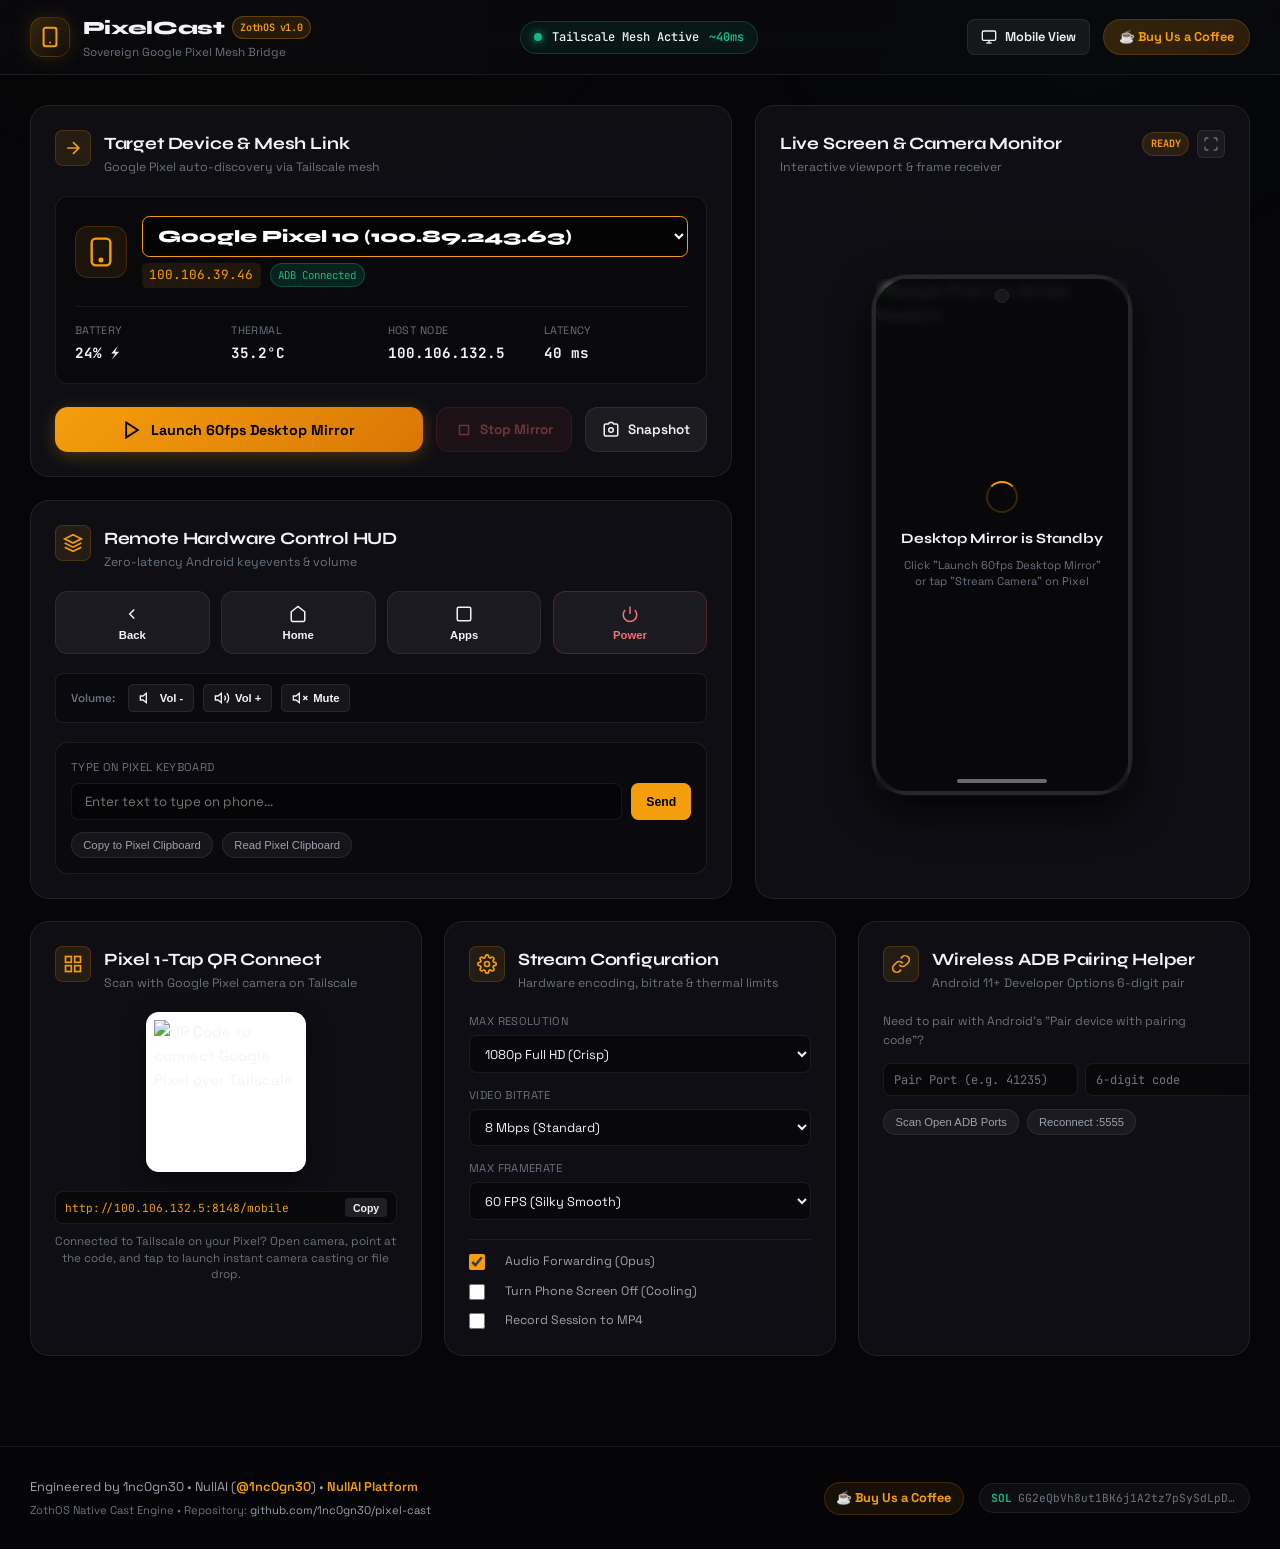
==== commit e1eb6b32: "feat: add kid-friendly tutorial modal with live Braille wave, remove A100 bar" ====
--- a/public/index.html
+++ b/public/index.html
@@ -473,6 +473,22 @@
   </footer>
 
   <script src="app.js"></script>
-  <script src="/assets/sovereign-upgrade.js" defer></script>
+  
+
+  <script src="/sovereign_tutorial.js"></script>
+  <script>
+    window.addEventListener("DOMContentLoaded", function() {
+      if (window.createSovereignTutorial) {
+        window.createSovereignTutorial({
+          toolId: "pixel-cast",
+          toolName: "PixelCast",
+          tagline: "Ultra-low latency wireless Google Pixel screen mirroring and ADB bridge!",
+          accentColor: "#3B82F6",
+          steps: [{"icon": "\ud83d\udcf1", "title": "Wireless Screen Mirroring", "desc": "Cast your Google Pixel or Android screen directly to your desktop browser with near-zero lag over Tailscale mesh."}, {"icon": "\ud83d\udcf7", "title": "Live Camera Bridge", "desc": "Stream your phone's high-definition camera into your desktop AI models as an edge vision sensor."}, {"icon": "\u2328\ufe0f", "title": "Remote ADB Controls", "desc": "Type text, tap buttons, and run automated Android terminal commands hands-free."}]
+        });
+      }
+    });
+  </script>
+
 </body>
 </html>
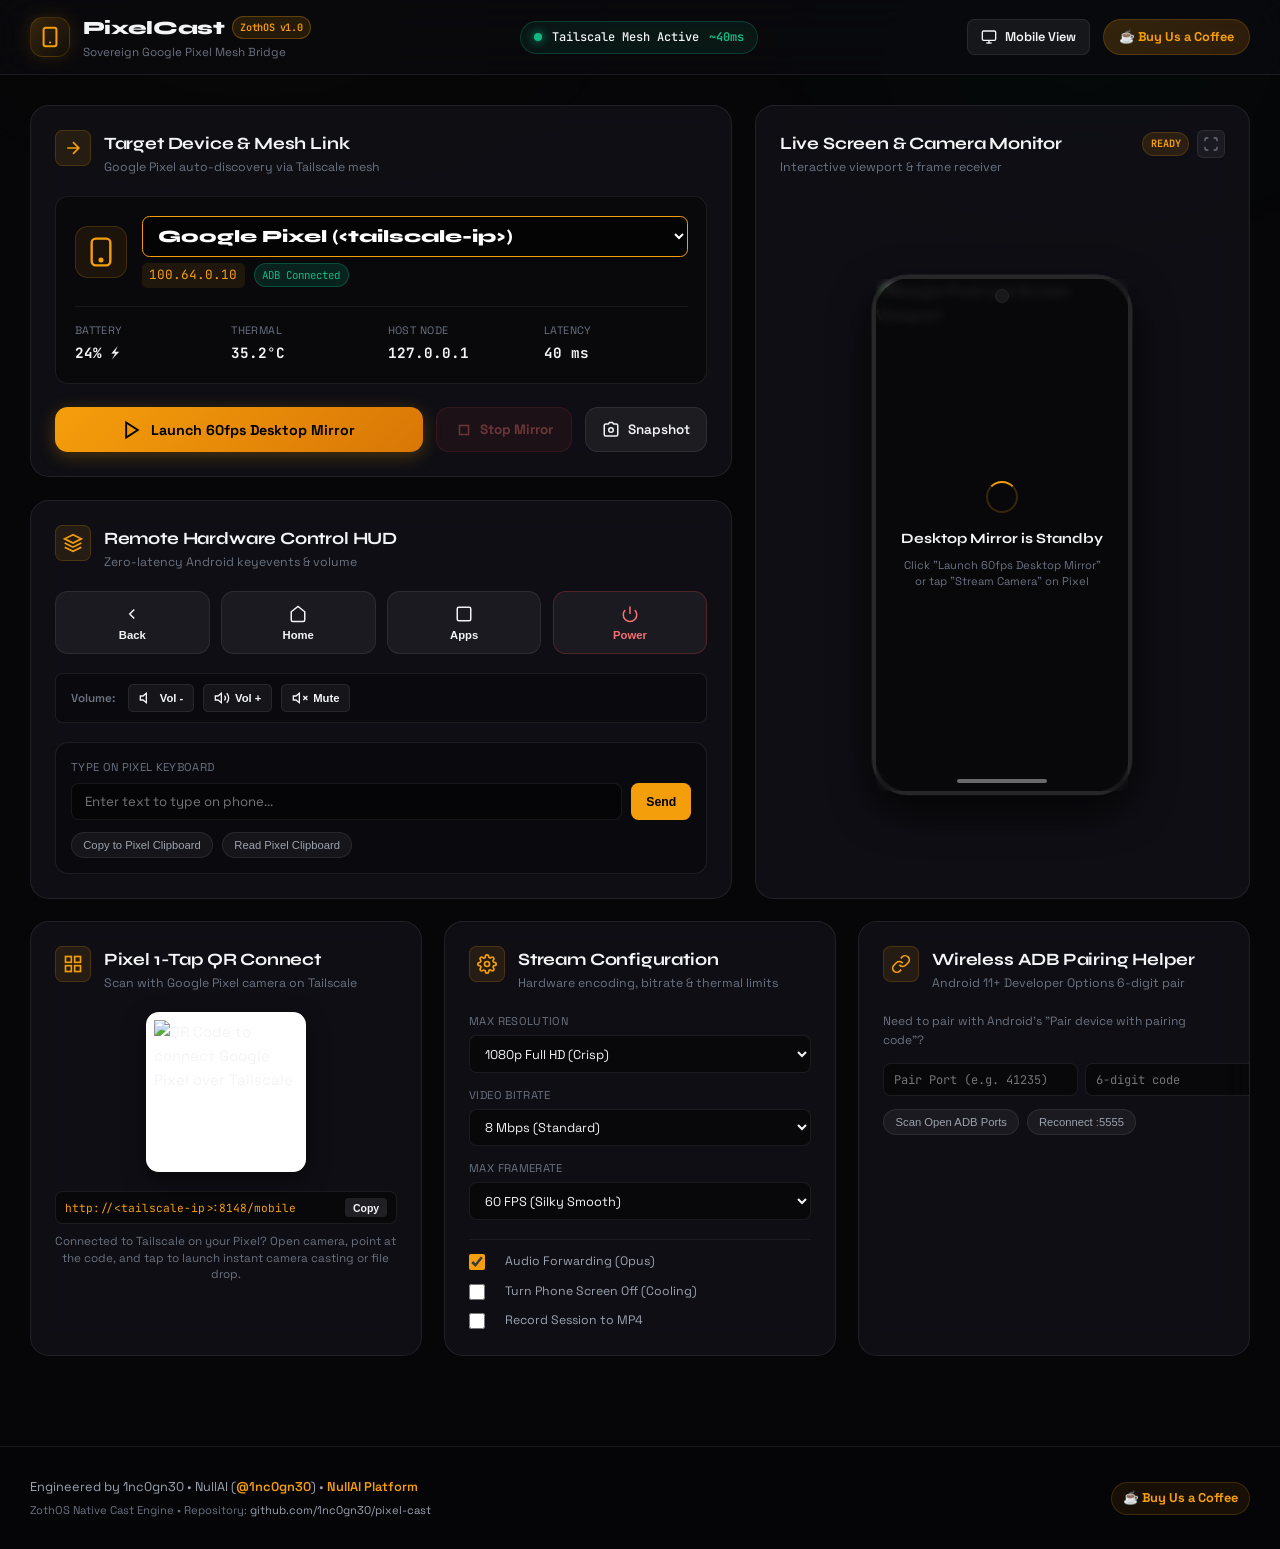
==== commit 3ad8ca51: "chore: scrub personal Tailscale IPs, update scrcpy 3.x & loopback defaults, upgrade zero-slop README" ====
--- a/public/index.html
+++ b/public/index.html
@@ -149,12 +149,11 @@
             <div style="min-width: 0; flex: 1;">
               <div class="device-select-row" style="display: flex; align-items: center; gap: 0.6rem; margin-bottom: 0.35rem; min-width: 0;">
                 <select id="deviceSelectDropdown" class="retro-select" style="font-family: 'Syne', sans-serif; font-weight: 800; font-size: clamp(0.85rem, 3.2vw, 1.15rem); max-width: 100%; width: 100%; color: #FFF; background: rgba(0,0,0,0.5); border-color: var(--gold-accent); cursor: pointer;">
-                  <option value="100.89.243.63">Google Pixel 10 (100.89.243.63)</option>
-                  <option value="100.106.39.46">Google Pixel 10 Pro (100.106.39.46)</option>
+                  <option value="100.64.0.10">Google Pixel (&lt;tailscale-ip&gt;)</option>
                 </select>
               </div>
               <div class="device-ip-badge">
-                <span class="ts-ip-code" id="deviceIpText">100.106.39.46</span>
+                <span class="ts-ip-code" id="deviceIpText">100.64.0.10</span>
                 <span class="link-type-badge" id="adbStatusBadge">ADB Connected</span>
               </div>
             </div>
@@ -172,7 +171,7 @@
             </div>
             <div class="hud-stat-item">
               <span class="hud-label">Host Node</span>
-              <span class="hud-value" id="hudHostVal">100.106.132.5</span>
+              <span class="hud-value" id="hudHostVal">127.0.0.1</span>
             </div>
             <div class="hud-stat-item">
               <span class="hud-label">Latency</span>
@@ -346,7 +345,7 @@
           </div>
           <div class="qr-meta-box">
             <div class="qr-url-row">
-              <span class="url-code" id="mobileCastUrl">http://100.106.132.5:8148/mobile</span>
+              <span class="url-code" id="mobileCastUrl">http://&lt;tailscale-ip&gt;:8148/mobile</span>
               <button id="btnCopyUrl" class="copy-url-btn" title="Copy Mobile URL">Copy</button>
             </div>
             <p class="qr-instruction">
@@ -464,10 +463,6 @@
         <a href="https://buy.stripe.com/3cIfZg27PdKo2D64Ocfw40X" target="_blank" rel="noopener noreferrer" class="coffee-link">
           ☕ Buy Us a Coffee
         </a>
-        <div class="solana-tip-chip" title="Click to copy Solana Tip Address">
-          <span class="sol-badge">SOL</span>
-          <span class="sol-addr" id="solTipAddr">GG2eQbVh8ut1BK6j1A2tz7pSySdLpD38BgyEhGcxdXoK</span>
-        </div>
       </div>
     </div>
   </footer>
